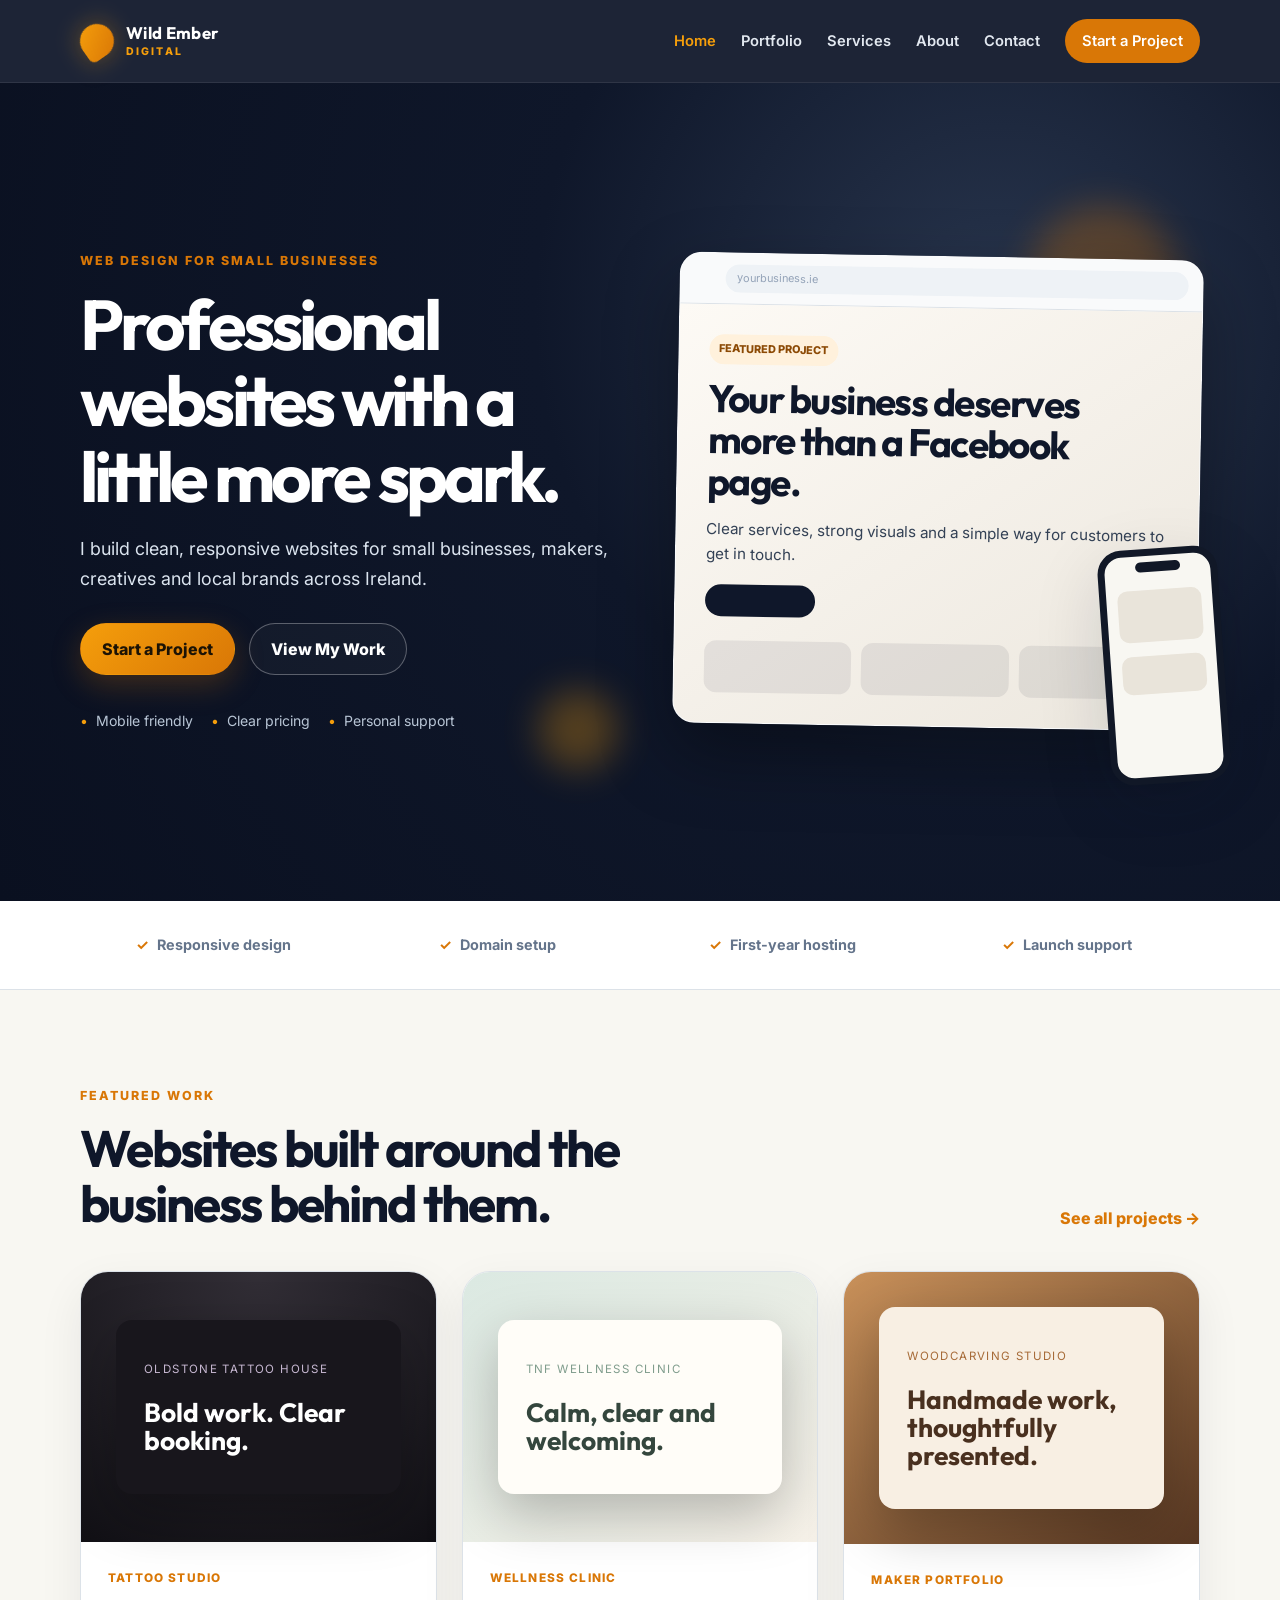
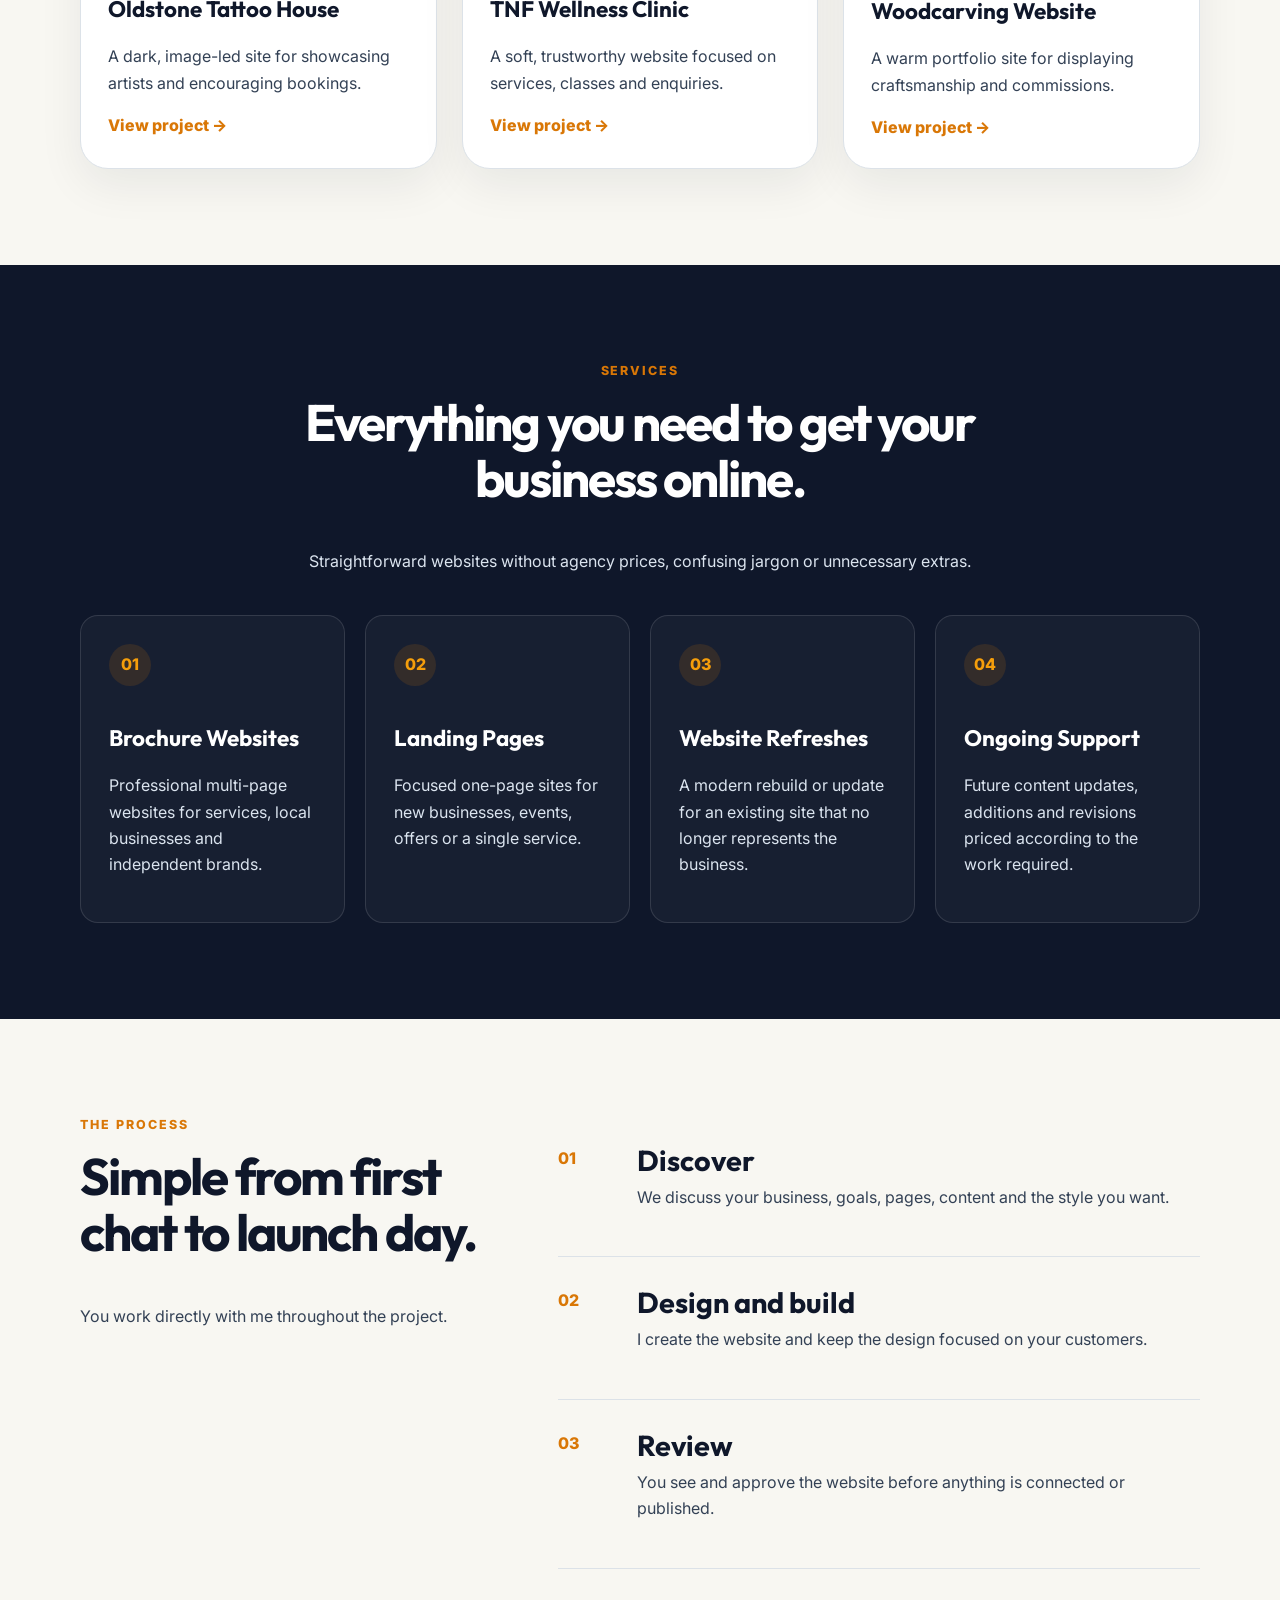
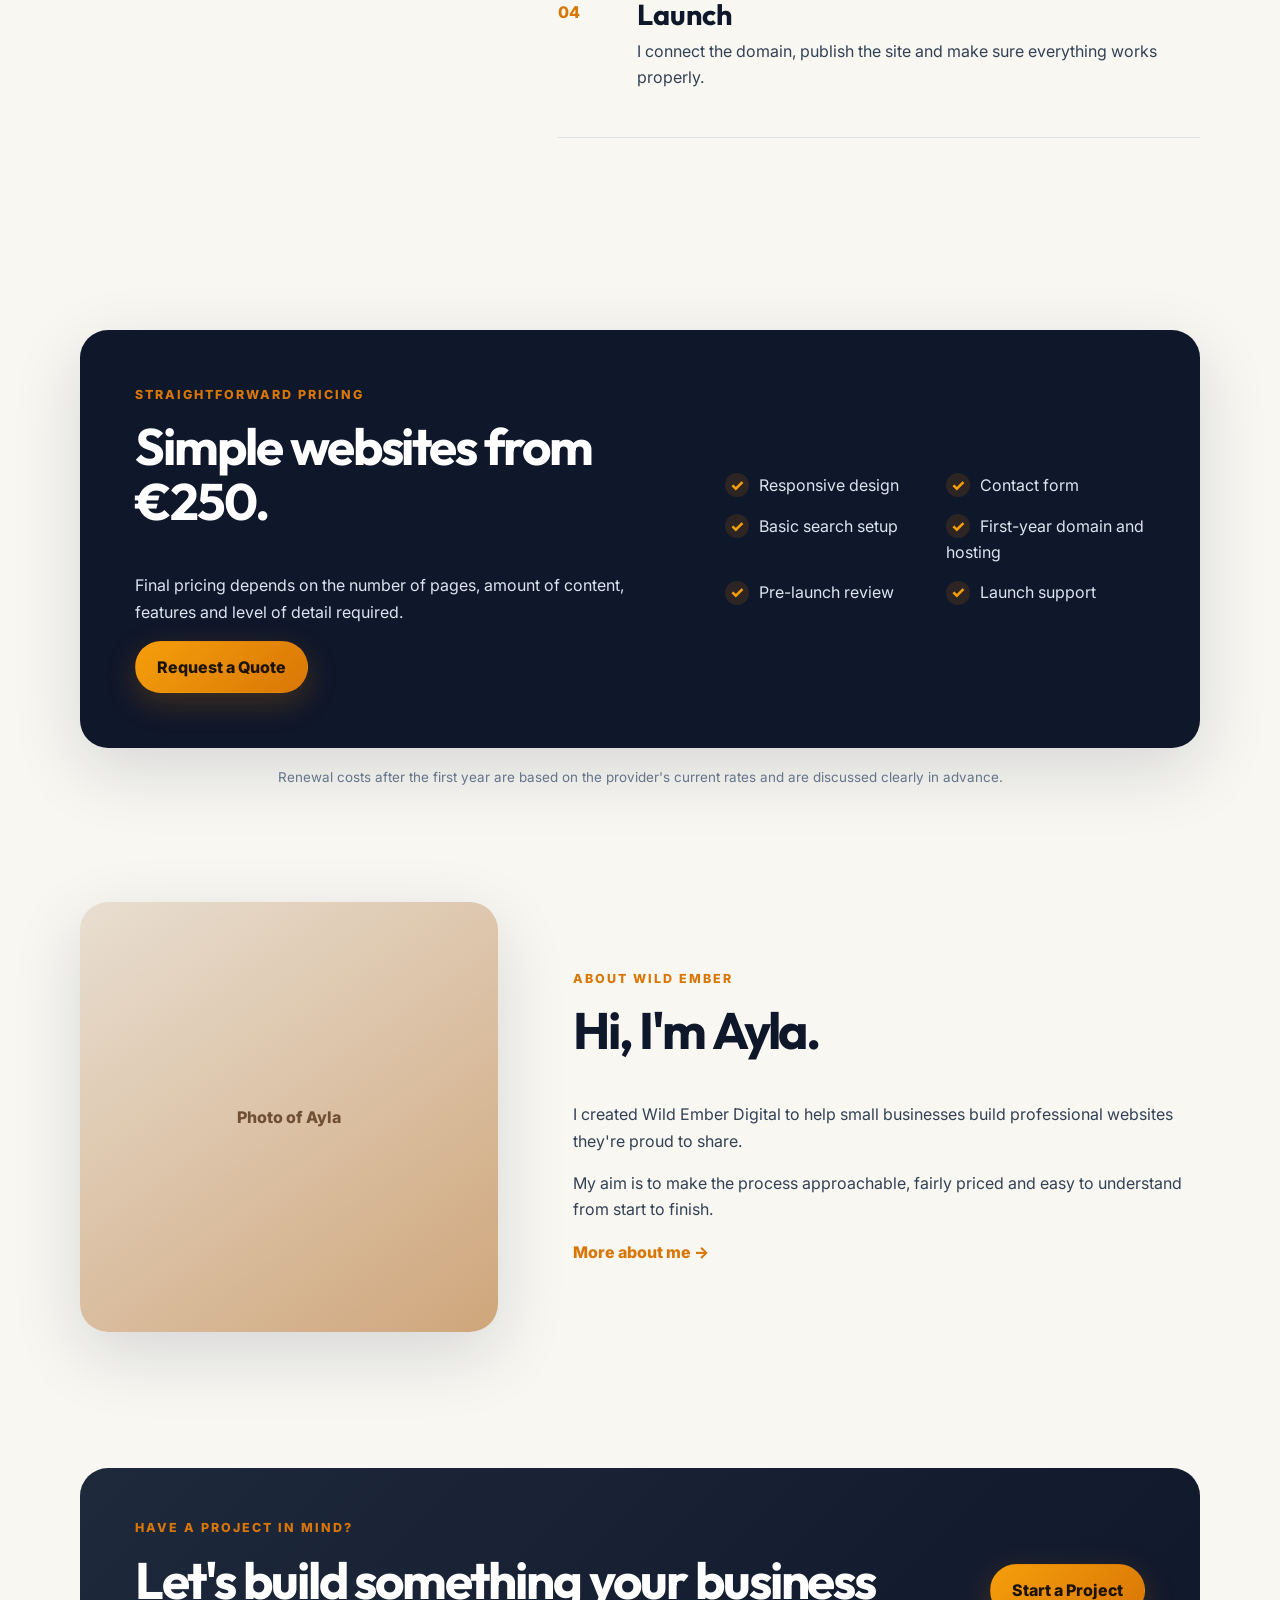
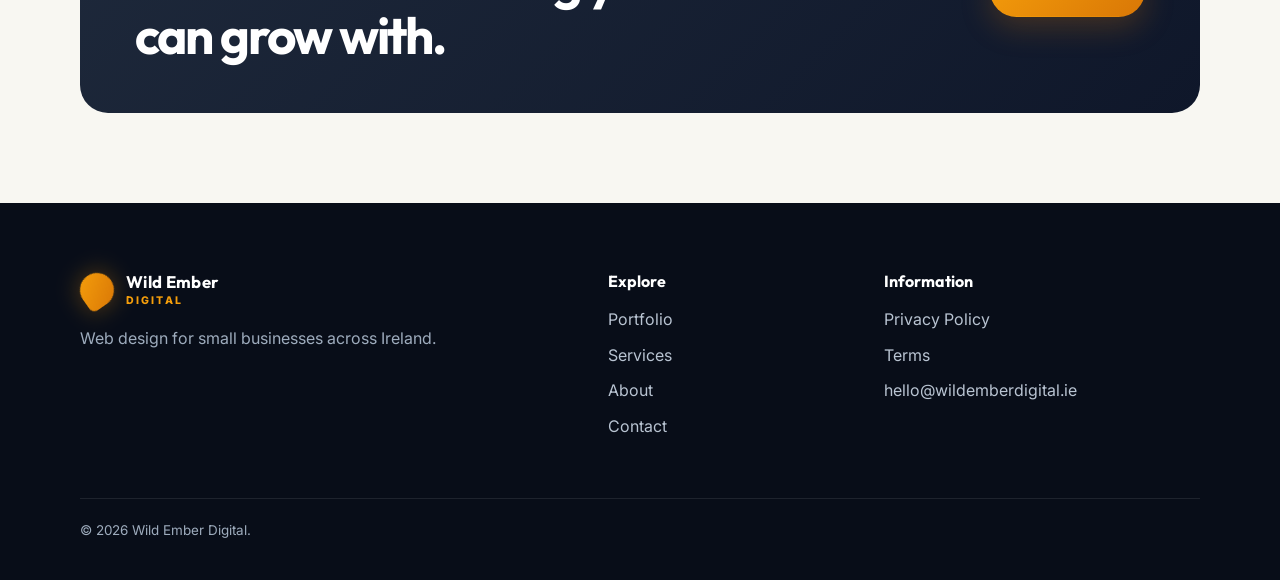
==== index.html @ 16e55989 "Add files via upload" ====
<!doctype html>
<html lang="en">
  <head>
    <meta charset="UTF-8" />
    <meta name="viewport" content="width=device-width, initial-scale=1" />
    <meta
      name="description"
      content="Wild Ember Digital creates professional websites for small businesses across Ireland."
    />
    <title>Wild Ember Digital | Web Design for Small Businesses</title>
    <link rel="preconnect" href="https://fonts.googleapis.com" />
    <link rel="preconnect" href="https://fonts.gstatic.com" crossorigin />
    <link
      href="https://fonts.googleapis.com/css2?family=Inter:wght@400;500;600;700&family=Outfit:wght@500;600;700&display=swap"
      rel="stylesheet"
    />
    <link rel="stylesheet" href="css/style.css" />
    <script src="js/main.js" defer></script>
  </head>
  <body>
    <header class="site-header">
      <div class="container nav-wrap">
        <a class="brand" href="index.html" aria-label="Wild Ember Digital home">
          <span class="brand-mark" aria-hidden="true"></span>
          <span>
            <strong>Wild Ember</strong>
            <small>Digital</small>
          </span>
        </a>

        <button
          class="nav-toggle"
          aria-expanded="false"
          aria-controls="main-nav"
        >
          <span class="sr-only">Open navigation</span>
          <span></span><span></span><span></span>
        </button>

        <nav id="main-nav" class="main-nav" aria-label="Main navigation">
          <a class="active" href="index.html">Home</a>
          <a href="portfolio.html">Portfolio</a>
          <a href="services.html">Services</a>
          <a href="about.html">About</a>
          <a href="contact.html">Contact</a>
          <a class="nav-cta" href="contact.html">Start a Project</a>
        </nav>
      </div>
    </header>

    <main>
      <section class="hero">
        <div class="ember-glow ember-glow-one"></div>
        <div class="ember-glow ember-glow-two"></div>
        <div class="container hero-grid">
          <div class="hero-copy">
            <p class="eyebrow">Web design for small businesses</p>
            <h1>Professional websites with a little more spark.</h1>
            <p class="hero-text">
              I build clean, responsive websites for small businesses, makers,
              creatives and local brands across Ireland.
            </p>
            <div class="button-row">
              <a class="btn btn-primary" href="contact.html">Start a Project</a>
              <a class="btn btn-secondary" href="portfolio.html"
                >View My Work</a
              >
            </div>
            <div class="hero-points" aria-label="Key benefits">
              <span>Mobile friendly</span>
              <span>Clear pricing</span>
              <span>Personal support</span>
            </div>
          </div>
          <div class="showcase-wrap">
            <div class="browser-showcase" aria-label="Website project preview">
              <div class="browser-top">
                <span></span><span></span><span></span>
                <div class="browser-address">yourbusiness.ie</div>
              </div>
              <div class="browser-content">
                <div class="mock-badge">Featured project</div>
                <h2>Your business deserves more than a Facebook page.</h2>
                <p>
                  Clear services, strong visuals and a simple way for customers
                  to get in touch.
                </p>
                <div class="mock-button"></div>
                <div class="mock-grid">
                  <div></div>
                  <div></div>
                  <div></div>
                </div>
              </div>
            </div>
            <div class="phone-preview" aria-hidden="true">
              <div class="phone-notch"></div>
              <div class="phone-line long"></div>
              <div class="phone-line"></div>
              <div class="phone-card"></div>
              <div class="phone-card short"></div>
            </div>
          </div>
        </div>
      </section>

      <section class="trust-strip">
        <div class="container trust-grid">
          <span>Responsive design</span>
          <span>Domain setup</span>
          <span>First-year hosting</span>
          <span>Launch support</span>
        </div>
      </section>

      <section class="section">
        <div class="container">
          <div class="section-heading split-heading">
            <div>
              <p class="eyebrow">Featured work</p>
              <h2>Websites built around the business behind them.</h2>
            </div>
            <a class="text-link" href="portfolio.html">See all projects →</a>
          </div>

          <div class="project-grid">
            <article class="project-card">
              <div class="project-visual visual-tattoo">
                <div class="mini-browser">
                  <span>Oldstone Tattoo House</span>
                  <strong>Bold work. Clear booking.</strong>
                </div>
              </div>
              <div class="project-copy">
                <p class="project-type">Tattoo studio</p>
                <h3>Oldstone Tattoo House</h3>
                <p>
                  A dark, image-led site for showcasing artists and encouraging
                  bookings.
                </p>
                <a class="text-link" href="portfolio.html#tattoo"
                  >View project →</a
                >
              </div>
            </article>

            <article class="project-card">
              <div class="project-visual visual-wellness">
                <div class="mini-browser light">
                  <span>TNF Wellness Clinic</span>
                  <strong>Calm, clear and welcoming.</strong>
                </div>
              </div>
              <div class="project-copy">
                <p class="project-type">Wellness clinic</p>
                <h3>TNF Wellness Clinic</h3>
                <p>
                  A soft, trustworthy website focused on services, classes and
                  enquiries.
                </p>
                <a class="text-link" href="portfolio.html#wellness"
                  >View project →</a
                >
              </div>
            </article>

            <article class="project-card">
              <div class="project-visual visual-wood">
                <div class="mini-browser warm">
                  <span>Woodcarving Studio</span>
                  <strong>Handmade work, thoughtfully presented.</strong>
                </div>
              </div>
              <div class="project-copy">
                <p class="project-type">Maker portfolio</p>
                <h3>Woodcarving Website</h3>
                <p>
                  A warm portfolio site for displaying craftsmanship and
                  commissions.
                </p>
                <a class="text-link" href="portfolio.html#woodcarving"
                  >View project →</a
                >
              </div>
            </article>
          </div>
        </div>
      </section>

      <section class="section section-dark">
        <div class="container">
          <div class="section-heading centered-heading">
            <p class="eyebrow">Services</p>
            <h2>Everything you need to get your business online.</h2>
            <p>
              Straightforward websites without agency prices, confusing jargon
              or unnecessary extras.
            </p>
          </div>

          <div class="service-grid">
            <article class="service-card">
              <span class="service-number">01</span>
              <h3>Brochure Websites</h3>
              <p>
                Professional multi-page websites for services, local businesses
                and independent brands.
              </p>
            </article>
            <article class="service-card">
              <span class="service-number">02</span>
              <h3>Landing Pages</h3>
              <p>
                Focused one-page sites for new businesses, events, offers or a
                single service.
              </p>
            </article>
            <article class="service-card">
              <span class="service-number">03</span>
              <h3>Website Refreshes</h3>
              <p>
                A modern rebuild or update for an existing site that no longer
                represents the business.
              </p>
            </article>
            <article class="service-card">
              <span class="service-number">04</span>
              <h3>Ongoing Support</h3>
              <p>
                Future content updates, additions and revisions priced according
                to the work required.
              </p>
            </article>
          </div>
        </div>
      </section>

      <section class="section">
        <div class="container process-layout">
          <div class="section-heading sticky-heading">
            <p class="eyebrow">The process</p>
            <h2>Simple from first chat to launch day.</h2>
            <p>You work directly with me throughout the project.</p>
          </div>

          <div class="process-list">
            <article class="process-step">
              <span>01</span>
              <div>
                <h3>Discover</h3>
                <p>
                  We discuss your business, goals, pages, content and the style
                  you want.
                </p>
              </div>
            </article>
            <article class="process-step">
              <span>02</span>
              <div>
                <h3>Design and build</h3>
                <p>
                  I create the website and keep the design focused on your
                  customers.
                </p>
              </div>
            </article>
            <article class="process-step">
              <span>03</span>
              <div>
                <h3>Review</h3>
                <p>
                  You see and approve the website before anything is connected
                  or published.
                </p>
              </div>
            </article>
            <article class="process-step">
              <span>04</span>
              <div>
                <h3>Launch</h3>
                <p>
                  I connect the domain, publish the site and make sure
                  everything works properly.
                </p>
              </div>
            </article>
          </div>
        </div>
      </section>

      <section class="section pricing-section">
        <div class="container pricing-card">
          <div>
            <p class="eyebrow">Straightforward pricing</p>
            <h2>Simple websites from €250.</h2>
            <p>
              Final pricing depends on the number of pages, amount of content,
              features and level of detail required.
            </p>
            <a class="btn btn-primary" href="contact.html">Request a Quote</a>
          </div>
          <ul class="tick-list">
            <li>Responsive design</li>
            <li>Contact form</li>
            <li>Basic search setup</li>
            <li>First-year domain and hosting</li>
            <li>Pre-launch review</li>
            <li>Launch support</li>
          </ul>
        </div>
        <p class="pricing-note container">
          Renewal costs after the first year are based on the provider's current
          rates and are discussed clearly in advance.
        </p>
      </section>

      <section class="section about-preview">
        <div class="container about-grid">
          <div class="portrait-placeholder" aria-label="Future portrait space">
            <span>Photo of Ayla</span>
          </div>
          <div>
            <p class="eyebrow">About Wild Ember</p>
            <h2>Hi, I'm Ayla.</h2>
            <p>
              I created Wild Ember Digital to help small businesses build
              professional websites they're proud to share.
            </p>
            <p>
              My aim is to make the process approachable, fairly priced and easy
              to understand from start to finish.
            </p>
            <a class="text-link" href="about.html">More about me →</a>
          </div>
        </div>
      </section>

      <section class="cta-section">
        <div class="container cta-card">
          <div>
            <p class="eyebrow">Have a project in mind?</p>
            <h2>Let's build something your business can grow with.</h2>
          </div>
          <a class="btn btn-primary" href="contact.html">Start a Project</a>
        </div>
      </section>
    </main>

    <footer class="site-footer">
      <div class="container footer-grid">
        <div>
          <a class="brand footer-brand" href="index.html">
            <span class="brand-mark" aria-hidden="true"></span>
            <span><strong>Wild Ember</strong><small>Digital</small></span>
          </a>
          <p>Web design for small businesses across Ireland.</p>
        </div>
        <div>
          <h3>Explore</h3>
          <a href="portfolio.html">Portfolio</a>
          <a href="services.html">Services</a>
          <a href="about.html">About</a>
          <a href="contact.html">Contact</a>
        </div>
        <div>
          <h3>Information</h3>
          <a href="privacy.html">Privacy Policy</a>
          <a href="terms.html">Terms</a>
          <a href="mailto:hello@wildemberdigital.ie"
            >hello@wildemberdigital.ie</a
          >
        </div>
      </div>
      <div class="container footer-bottom">
        <p>© <span id="year"></span> Wild Ember Digital.</p>
      </div>
    </footer>
  </body>
</html>
---- css/style.css ----
:root {
  --navy: #0f172a;
  --navy-soft: #172033;
  --surface: #1e293b;
  --cream: #f8f7f2;
  --white: #ffffff;
  --text: #334155;
  --muted: #64748b;
  --line: #dce2e8;
  --orange: #d97706;
  --orange-light: #f59e0b;
  --orange-pale: #fff1dc;
  --radius-lg: 28px;
  --radius-md: 18px;
  --shadow: 0 22px 70px rgba(15, 23, 42, 0.14);
}

* {
  box-sizing: border-box;
}
html {
  scroll-behavior: smooth;
}
body {
  margin: 0;
  font-family: "Inter", sans-serif;
  background: var(--cream);
  color: var(--text);
  line-height: 1.65;
}
img {
  max-width: 100%;
  display: block;
}
a {
  color: inherit;
}
button,
input,
select,
textarea {
  font: inherit;
}
.container {
  width: min(1120px, calc(100% - 40px));
  margin-inline: auto;
}
.narrow {
  max-width: 780px;
}
.section {
  padding: 96px 0;
}
.section-dark {
  background: var(--navy);
  color: #dbe4ef;
}
.section-dark h2,
.section-dark h3 {
  color: var(--white);
}
.sr-only {
  position: absolute;
  width: 1px;
  height: 1px;
  overflow: hidden;
  clip: rect(0, 0, 0, 0);
}
.hidden {
  display: none;
}

h1,
h2,
h3 {
  font-family: "Outfit", sans-serif;
  line-height: 1.08;
  margin-top: 0;
  color: var(--navy);
}
h1 {
  font-size: clamp(3rem, 7vw, 6rem);
  letter-spacing: -0.055em;
}
h2 {
  font-size: clamp(2.1rem, 4vw, 3.5rem);
  letter-spacing: -0.04em;
}
h3 {
  font-size: 1.4rem;
}
p {
  margin-top: 0;
}
.eyebrow {
  margin-bottom: 14px;
  color: var(--orange);
  font-size: 0.78rem;
  font-weight: 800;
  letter-spacing: 0.16em;
  text-transform: uppercase;
}

.site-header {
  position: sticky;
  top: 0;
  z-index: 100;
  background: rgba(15, 23, 42, 0.94);
  backdrop-filter: blur(16px);
  border-bottom: 1px solid rgba(255, 255, 255, 0.08);
}
.nav-wrap {
  min-height: 82px;
  display: flex;
  align-items: center;
  justify-content: space-between;
  gap: 30px;
}
.brand {
  display: inline-flex;
  align-items: center;
  gap: 12px;
  color: var(--white);
  text-decoration: none;
}
.brand span:last-child {
  display: grid;
  line-height: 1;
}
.brand strong {
  font-family: "Outfit", sans-serif;
  font-size: 1.05rem;
  letter-spacing: 0.02em;
}
.brand small {
  margin-top: 5px;
  color: var(--orange-light);
  font-size: 0.66rem;
  font-weight: 800;
  letter-spacing: 0.2em;
  text-transform: uppercase;
}
.brand-mark {
  width: 34px;
  height: 34px;
  border-radius: 50% 50% 50% 18%;
  background: linear-gradient(145deg, var(--orange-light), var(--orange));
  transform: rotate(-35deg);
  box-shadow: 0 0 24px rgba(245, 158, 11, 0.34);
}
.main-nav {
  display: flex;
  align-items: center;
  gap: 25px;
}
.main-nav a,
.legal-nav a {
  color: #e2e8f0;
  text-decoration: none;
  font-size: 0.92rem;
  font-weight: 600;
}
.main-nav a:hover,
.main-nav a.active {
  color: var(--orange-light);
}
.main-nav .nav-cta {
  padding: 10px 17px;
  border-radius: 999px;
  background: var(--orange);
  color: var(--white);
}
.nav-toggle {
  display: none;
  border: 0;
  background: transparent;
  padding: 8px;
}
.nav-toggle span:not(.sr-only) {
  width: 26px;
  height: 2px;
  margin: 5px 0;
  display: block;
  background: white;
}

.hero {
  position: relative;
  overflow: hidden;
  background: radial-gradient(
    circle at 78% 28%,
    #28354d 0,
    var(--navy) 40%,
    #0a1020 100%
  );
  color: #dbe4ef;
}
.hero-grid {
  min-height: calc(100svh - 82px);
  padding: 40px 0;
  display: grid;
  grid-template-columns: 1.02fr 0.98fr;
  align-items: center;
  gap: 50px;
}
.hero h1 {
  max-width: 760px;
  font-size: clamp(2.8rem, 5.5vw, 5rem);
  margin-bottom: 20px;
  color: var(--white);
}
.hero-text {
  max-width: 620px;
  font-size: 1.12rem;
}
.button-row {
  display: flex;
  flex-wrap: wrap;
  gap: 14px;
  margin-top: 30px;
}
.btn {
  display: inline-flex;
  align-items: center;
  justify-content: center;
  min-height: 48px;
  padding: 12px 21px;
  border: 1px solid transparent;
  border-radius: 999px;
  text-decoration: none;
  font-weight: 800;
  cursor: pointer;
}
.btn-primary {
  background: linear-gradient(135deg, var(--orange-light), var(--orange));
  color: #1c1305;
  box-shadow: 0 10px 30px rgba(217, 119, 6, 0.25);
}
.btn-secondary {
  border-color: rgba(255, 255, 255, 0.3);
  color: var(--white);
  background: rgba(255, 255, 255, 0.03);
}
.dark-outline {
  border-color: var(--navy);
  color: var(--navy);
}
.hero-points {
  margin-top: 34px;
  display: flex;
  flex-wrap: wrap;
  gap: 18px;
  color: #b8c5d5;
  font-size: 0.88rem;
}
.hero-points span::before {
  content: "•";
  margin-right: 8px;
  color: var(--orange-light);
}
.ember-glow {
  position: absolute;
  border-radius: 50%;
  filter: blur(18px);
  opacity: 0.3;
  pointer-events: none;
}
.ember-glow-one {
  width: 150px;
  height: 150px;
  right: 8%;
  top: 15%;
  background: var(--orange);
}
.ember-glow-two {
  width: 80px;
  height: 80px;
  left: 42%;
  bottom: 16%;
  background: var(--orange-light);
}
.showcase-wrap {
  position: relative;
}
.browser-showcase {
  position: relative;
  overflow: hidden;
  border: 1px solid rgba(255, 255, 255, 0.15);
  border-radius: 22px;
  background: #f9fafb;
  box-shadow: 0 30px 70px rgba(0, 0, 0, 0.35);
  transform: rotate(1deg);
}

.browser-top {
  padding: 11px 14px;
  display: flex;
  align-items: center;
  gap: 7px;
  border-bottom: 1px solid #dbe1e7;
}

.browser-address {
  margin-left: 10px;
  flex: 1;
  padding: 5px 11px;
  border-radius: 999px;
  background: #eef2f6;
  color: #94a3b8;
  font-size: 0.68rem;
}

.browser-content {
  min-height: 0;
  padding: 30px;
  background: linear-gradient(145deg, #fdfaf5, #ece7de);
}

.browser-content h2 {
  max-width: 430px;
  margin-bottom: 14px;
  font-size: clamp(1.6rem, 3vw, 2.4rem);
}

.browser-content p {
  max-width: 460px;
  margin-bottom: 0;
  font-size: 0.95rem;
  color: var(--text);
}

.mock-badge {
  width: fit-content;
  margin-bottom: 14px;
  padding: 6px 10px;
  border-radius: 999px;
  background: var(--orange-pale);
  color: #8c4a05;
  font-size: 0.68rem;
  font-weight: 800;
  text-transform: uppercase;
}

.mock-button {
  width: 110px;
  height: 32px;
  margin: 18px 0 24px;
  border-radius: 999px;
  background: var(--navy);
}

.mock-grid {
  display: grid;
  grid-template-columns: repeat(3, 1fr);
  gap: 10px;
}

.mock-grid div {
  height: 52px;
  border-radius: 12px;
  background: rgba(15, 23, 42, 0.08);
}

.phone-preview {
  position: absolute;
  right: -24px;
  bottom: -55px;
  width: 120px;
  min-height: 235px;
  padding: 20px 11px 14px;
  border: 7px solid #111827;
  border-radius: 24px;
  background: #f8f7f2;
  box-shadow: var(--shadow);
  transform: rotate(-4deg);
}

.phone-notch {
  width: 45px;
  height: 10px;
  margin: -14px auto 18px;
  border-radius: 99px;
  background: #111827;
}

.phone-card {
  height: 52px;
  margin-top: 14px;
  border-radius: 10px;
  background: #e9e4da;
}

.phone-card.short {
  height: 38px;
}

.trust-strip {
  background: #fff;
  border-bottom: 1px solid var(--line);
}
.trust-grid {
  min-height: 88px;
  display: grid;
  grid-template-columns: repeat(4, 1fr);
  align-items: center;
  gap: 18px;
  text-align: center;
  color: var(--muted);
  font-size: 0.9rem;
  font-weight: 700;
}
.trust-grid span::before {
  content: "✓";
  margin-right: 8px;
  color: var(--orange);
}
.section-heading {
  margin-bottom: 40px;
}
.split-heading {
  display: flex;
  justify-content: space-between;
  align-items: end;
  gap: 30px;
}
.split-heading h2 {
  max-width: 700px;
  margin-bottom: 0;
}
.centered-heading {
  max-width: 760px;
  margin-inline: auto;
  text-align: center;
}
.text-link {
  color: var(--orange);
  text-decoration: none;
  font-weight: 800;
}

.project-grid {
  display: grid;
  grid-template-columns: repeat(3, 1fr);
  gap: 25px;
}
.project-card {
  overflow: hidden;
  border: 1px solid var(--line);
  border-radius: var(--radius-lg);
  background: white;
  box-shadow: 0 16px 45px rgba(15, 23, 42, 0.07);
  transition:
    transform 0.25s ease,
    box-shadow 0.25s ease;
}
.project-card:hover {
  transform: translateY(-7px);
  box-shadow: var(--shadow);
}
.project-visual,
.case-visual {
  min-height: 270px;
  padding: 35px;
  display: grid;
  place-items: center;
}
.visual-tattoo {
  background: radial-gradient(circle at top, #322e36, #111015);
}
.visual-wellness {
  background: linear-gradient(145deg, #dbe9e2, #f7f2e9);
}
.visual-wood {
  background: linear-gradient(145deg, #c9915a, #573722);
}
.mini-browser {
  width: 100%;
  min-height: 170px;
  padding: 40px 28px;
  border-radius: 16px;
  background: #18161c;
  color: white;
  box-shadow: 0 20px 55px rgba(0, 0, 0, 0.25);
}
.mini-browser span {
  display: block;
  margin-bottom: 20px;
  color: #c7b8d2;
  font-size: 0.72rem;
  text-transform: uppercase;
  letter-spacing: 0.12em;
}
.mini-browser strong {
  display: block;
  max-width: 260px;
  font-family: "Outfit";
  font-size: 1.65rem;
  line-height: 1.05;
}
.mini-browser.light {
  background: #fffdf8;
  color: #34463d;
}
.mini-browser.light span {
  color: #7f9c8c;
}
.mini-browser.warm {
  background: #f8efe3;
  color: #49301f;
}
.mini-browser.warm span {
  color: #a66a37;
}
.project-copy {
  padding: 27px;
}
.project-type {
  margin-bottom: 8px;
  color: var(--orange);
  font-size: 0.74rem;
  font-weight: 800;
  letter-spacing: 0.1em;
  text-transform: uppercase;
}

.service-grid,
.value-grid {
  display: grid;
  grid-template-columns: repeat(4, 1fr);
  gap: 20px;
}
.service-card,
.value-grid article {
  padding: 28px;
  border: 1px solid rgba(255, 255, 255, 0.12);
  border-radius: var(--radius-md);
  background: rgba(255, 255, 255, 0.035);
}
.service-number {
  display: inline-flex;
  width: 42px;
  height: 42px;
  margin-bottom: 40px;
  align-items: center;
  justify-content: center;
  border-radius: 50%;
  background: rgba(217, 119, 6, 0.14);
  color: var(--orange-light);
  font-weight: 800;
}
.process-layout {
  display: grid;
  grid-template-columns: 0.8fr 1.2fr;
  gap: 50px;
}
.sticky-heading {
  position: sticky;
  top: 130px;
  align-self: start;
}
.process-step {
  padding: 30px 0;
  display: grid;
  grid-template-columns: 55px 1fr;
  gap: 24px;
  border-bottom: 1px solid var(--line);
}
.process-step > span {
  color: var(--orange);
  font-weight: 800;
}
.process-step h3 {
  margin-bottom: 8px;
  font-size: 1.8rem;
}

.pricing-section {
  padding-bottom: 30px;
}
.pricing-card {
  padding: 55px;
  display: grid;
  grid-template-columns: 1fr 0.8fr;
  gap: 65px;
  align-items: center;
  border-radius: var(--radius-lg);
  background: var(--navy);
  color: #dbe4ef;
  box-shadow: var(--shadow);
}
.pricing-card h2 {
  color: white;
}
.transparent-card {
  box-shadow: none;
  padding-inline: 0;
}
.tick-list {
  margin: 0;
  padding: 0;
  display: grid;
  grid-template-columns: repeat(2, 1fr);
  gap: 14px 22px;
  list-style: none;
}
.tick-list li::before {
  content: "✓";
  display: inline-flex;
  width: 24px;
  height: 24px;
  margin-right: 10px;
  align-items: center;
  justify-content: center;
  border-radius: 50%;
  background: rgba(217, 119, 6, 0.15);
  color: var(--orange-light);
  font-weight: 800;
}
.tick-list.compact {
  grid-template-columns: 1fr;
}
.pricing-note {
  padding-top: 18px;
  color: var(--muted);
  font-size: 0.84rem;
  text-align: center;
}

.about-preview {
  padding-top: 70px;
}
.about-grid {
  display: grid;
  grid-template-columns: 0.8fr 1.2fr;
  gap: 75px;
  align-items: center;
}
.large-gap {
  gap: 100px;
}
.portrait-placeholder {
  min-height: 430px;
  display: grid;
  place-items: center;
  border-radius: var(--radius-lg);
  background: linear-gradient(145deg, #e8ded1, #cfa67b);
  color: #705035;
  font-weight: 800;
  box-shadow: var(--shadow);
}
.portrait-placeholder.tall {
  min-height: 580px;
}

.cta-section {
  padding: 40px 0 90px;
}
.cta-card {
  padding: 50px 55px;
  display: flex;
  align-items: center;
  justify-content: space-between;
  gap: 35px;
  border-radius: var(--radius-lg);
  background: linear-gradient(135deg, #1e293b, #0f172a);
  color: white;
}
.cta-card h2 {
  max-width: 760px;
  margin-bottom: 0;
  color: white;
}

.page-hero {
  padding: 105px 0 85px;
  background: linear-gradient(150deg, #111c32, var(--navy));
  color: #dbe4ef;
}
.page-hero h1 {
  color: white;
}
.compact-hero {
  padding-block: 75px;
}
.case-list {
  display: grid;
  gap: 95px;
}
.case-study {
  display: grid;
  grid-template-columns: 1.1fr 0.9fr;
  gap: 65px;
  align-items: center;
}
.case-study.reverse .case-visual {
  order: 2;
}
.case-visual {
  min-height: 430px;
  border-radius: var(--radius-lg);
  box-shadow: var(--shadow);
}
.plain-list {
  padding-left: 20px;
}
.service-detail-grid {
  display: grid;
  grid-template-columns: repeat(2, 1fr);
  gap: 25px;
}
.service-detail-grid article {
  padding: 35px;
  border: 1px solid var(--line);
  border-radius: var(--radius-md);
  background: white;
}
.price-label {
  color: var(--orange);
  font-weight: 800;
}
.faq-grid {
  display: grid;
  grid-template-columns: 0.8fr 1.2fr;
  gap: 80px;
}
.faq-list details {
  border-bottom: 1px solid var(--line);
  padding: 20px 0;
}
.faq-list summary {
  cursor: pointer;
  color: var(--navy);
  font-family: "Outfit";
  font-size: 1.2rem;
  font-weight: 700;
}
.faq-list details p {
  padding-top: 12px;
}

.contact-grid {
  display: grid;
  grid-template-columns: 0.72fr 1.28fr;
  gap: 55px;
  align-items: start;
}
.contact-panel {
  position: sticky;
  top: 120px;
  padding: 35px;
  border-radius: var(--radius-md);
  background: var(--navy);
  color: #dbe4ef;
}
.contact-panel h2 {
  color: white;
}
.contact-panel a {
  color: var(--orange-light);
}
.contact-form {
  padding: 38px;
  border-radius: var(--radius-lg);
  background: white;
  box-shadow: var(--shadow);
}
.form-grid {
  display: grid;
  grid-template-columns: repeat(2, 1fr);
  gap: 18px;
}
label {
  display: grid;
  gap: 8px;
  margin-bottom: 18px;
  color: var(--navy);
  font-weight: 700;
}
input,
select,
textarea {
  width: 100%;
  border: 1px solid #cbd5e1;
  border-radius: 12px;
  background: #fbfcfd;
  padding: 13px 14px;
  color: var(--navy);
}
input:focus,
select:focus,
textarea:focus {
  outline: 3px solid rgba(245, 158, 11, 0.18);
  border-color: var(--orange);
}
.checkbox-row {
  grid-template-columns: auto 1fr;
  align-items: start;
  font-weight: 500;
}
.checkbox-row input {
  width: auto;
  margin-top: 5px;
}

.legal-copy {
  max-width: 800px;
}
.legal-copy h2 {
  margin-top: 38px;
  font-size: 1.65rem;
}

.site-footer {
  padding: 70px 0 25px;
  background: #080d18;
  color: #9eacbd;
}
.footer-grid {
  display: grid;
  grid-template-columns: 1.5fr 0.7fr 1fr;
  gap: 55px;
}
.footer-grid h3 {
  color: white;
  font-size: 1rem;
}
.footer-grid a:not(.brand) {
  display: block;
  width: fit-content;
  margin: 9px 0;
  color: #b9c4d2;
  text-decoration: none;
}
.footer-grid a:hover {
  color: var(--orange-light);
}
.footer-brand {
  margin-bottom: 18px;
}
.footer-bottom {
  margin-top: 50px;
  padding-top: 20px;
  border-top: 1px solid rgba(255, 255, 255, 0.09);
  font-size: 0.84rem;
}

@media (max-width: 950px) {
  .main-nav {
    position: absolute;
    top: 82px;
    left: 0;
    right: 0;
    padding: 22px 20px 28px;
    display: none;
    flex-direction: column;
    align-items: stretch;
    background: var(--navy);
    border-top: 1px solid rgba(255, 255, 255, 0.08);
  }
  .main-nav.open {
    display: flex;
  }
  .main-nav .nav-cta {
    text-align: center;
  }
  .nav-toggle {
    display: block;
  }
  .hero-grid,
  .about-grid,
  .case-study,
  .pricing-card,
  .process-layout,
  .faq-grid,
  .contact-grid {
    grid-template-columns: 1fr;
  }
  .hero-grid {
    min-height: auto;
    padding-bottom: 130px;
  }
  .browser-showcase {
    max-width: 700px;
  }
  .project-grid {
    grid-template-columns: 1fr;
  }
  .service-grid,
  .value-grid {
    grid-template-columns: repeat(2, 1fr);
  }
  .sticky-heading,
  .contact-panel {
    position: static;
  }
  .case-study.reverse .case-visual {
    order: initial;
  }
  .service-detail-grid {
    grid-template-columns: 1fr;
  }
}

@media (max-width: 650px) {
  .container {
    width: min(100% - 28px, 1120px);
  }
  .section {
    padding: 40px 0;
  }
  h1 {
    font-size: clamp(2.7rem, 15vw, 4.7rem);
  }
  .hero-grid {
    padding-top: 70px;
    gap: 45px;
  }
  .browser-content {
    min-height: 350px;
    padding: 34px 24px;
  }
  .phone-preview {
    right: -8px;
    width: 125px;
    min-height: 255px;
  }
  .trust-grid {
    grid-template-columns: repeat(2, 1fr);
    padding-block: 20px;
  }
  .split-heading {
    align-items: start;
    flex-direction: column;
  }
  .service-grid,
  .value-grid,
  .tick-list,
  .form-grid {
    grid-template-columns: 1fr;
  }
  .pricing-card,
  .contact-form,
  .cta-card {
    padding: 32px 24px;
  }
  .cta-card {
    align-items: start;
    flex-direction: column;
  }
  .footer-grid {
    grid-template-columns: 1fr;
  }
  .case-visual {
    min-height: 330px;
    padding: 22px;
  }
  .portrait-placeholder.tall {
    min-height: 430px;
  }
}
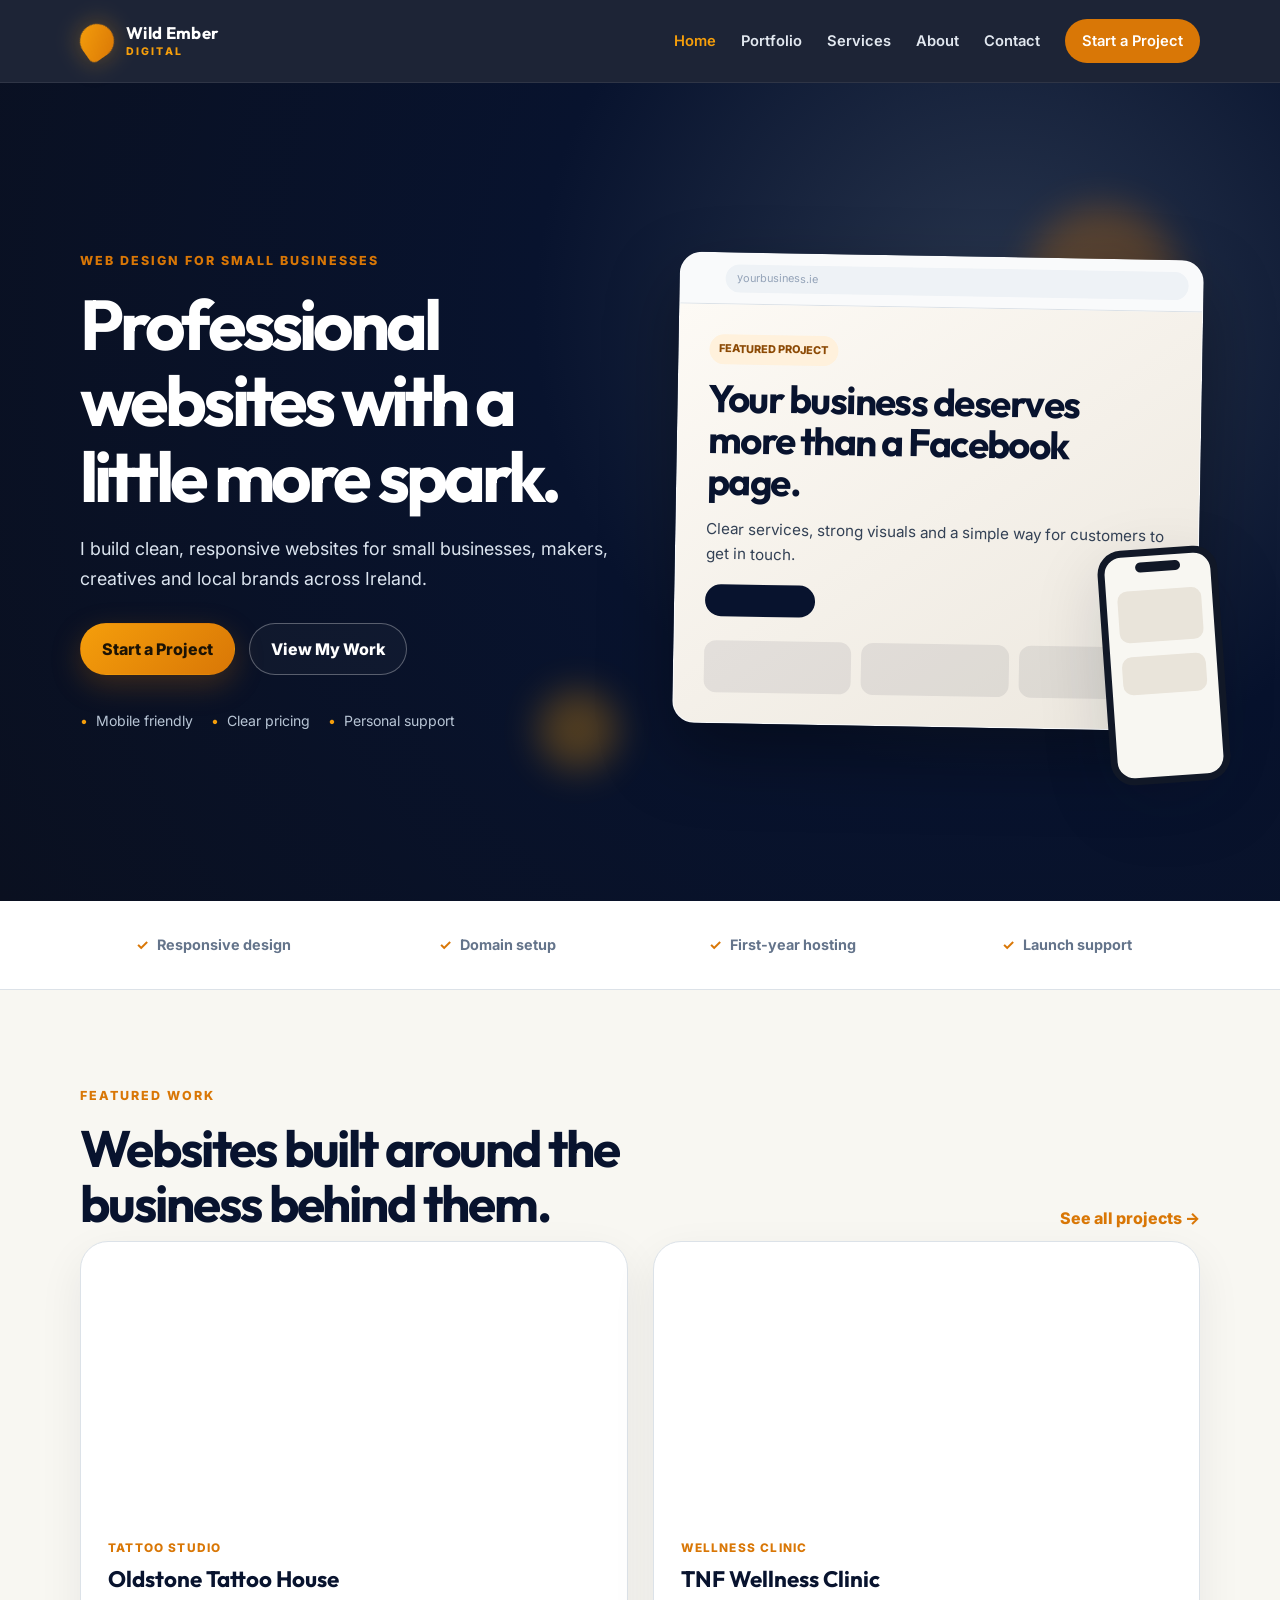
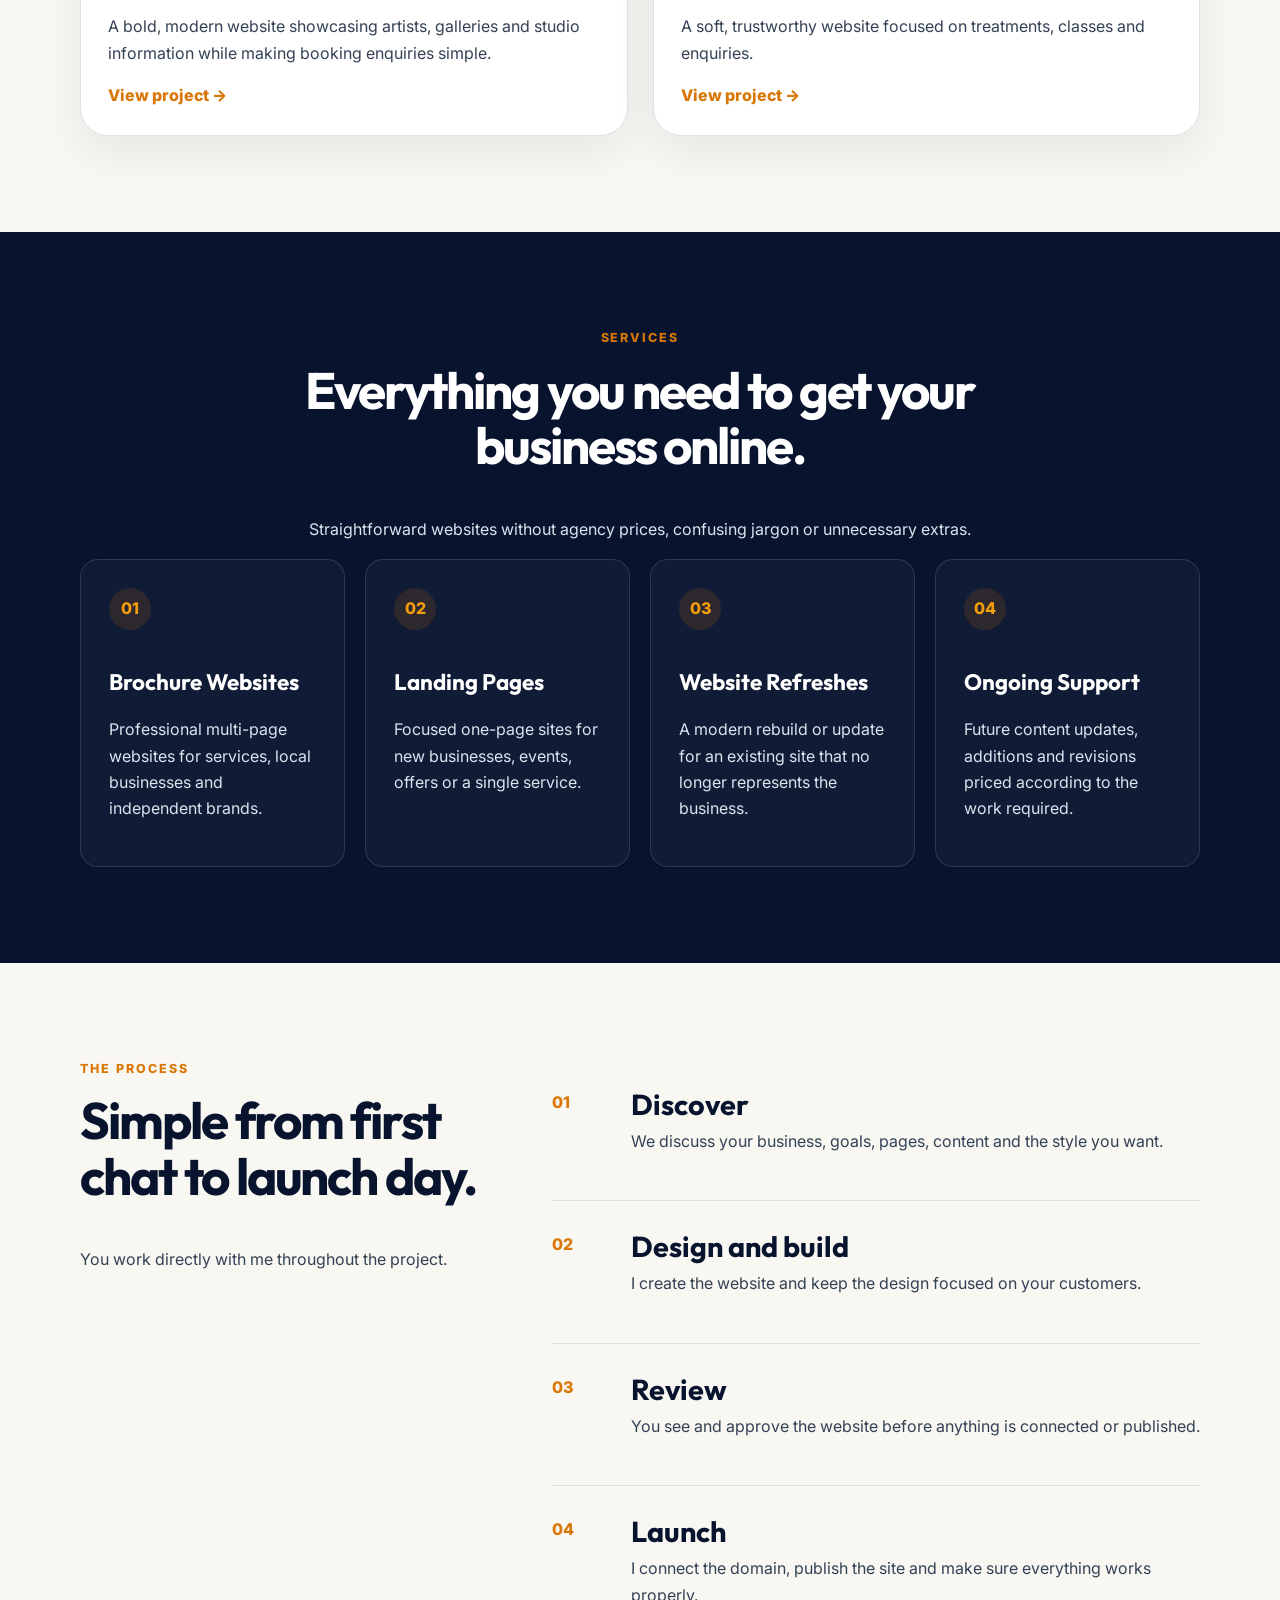
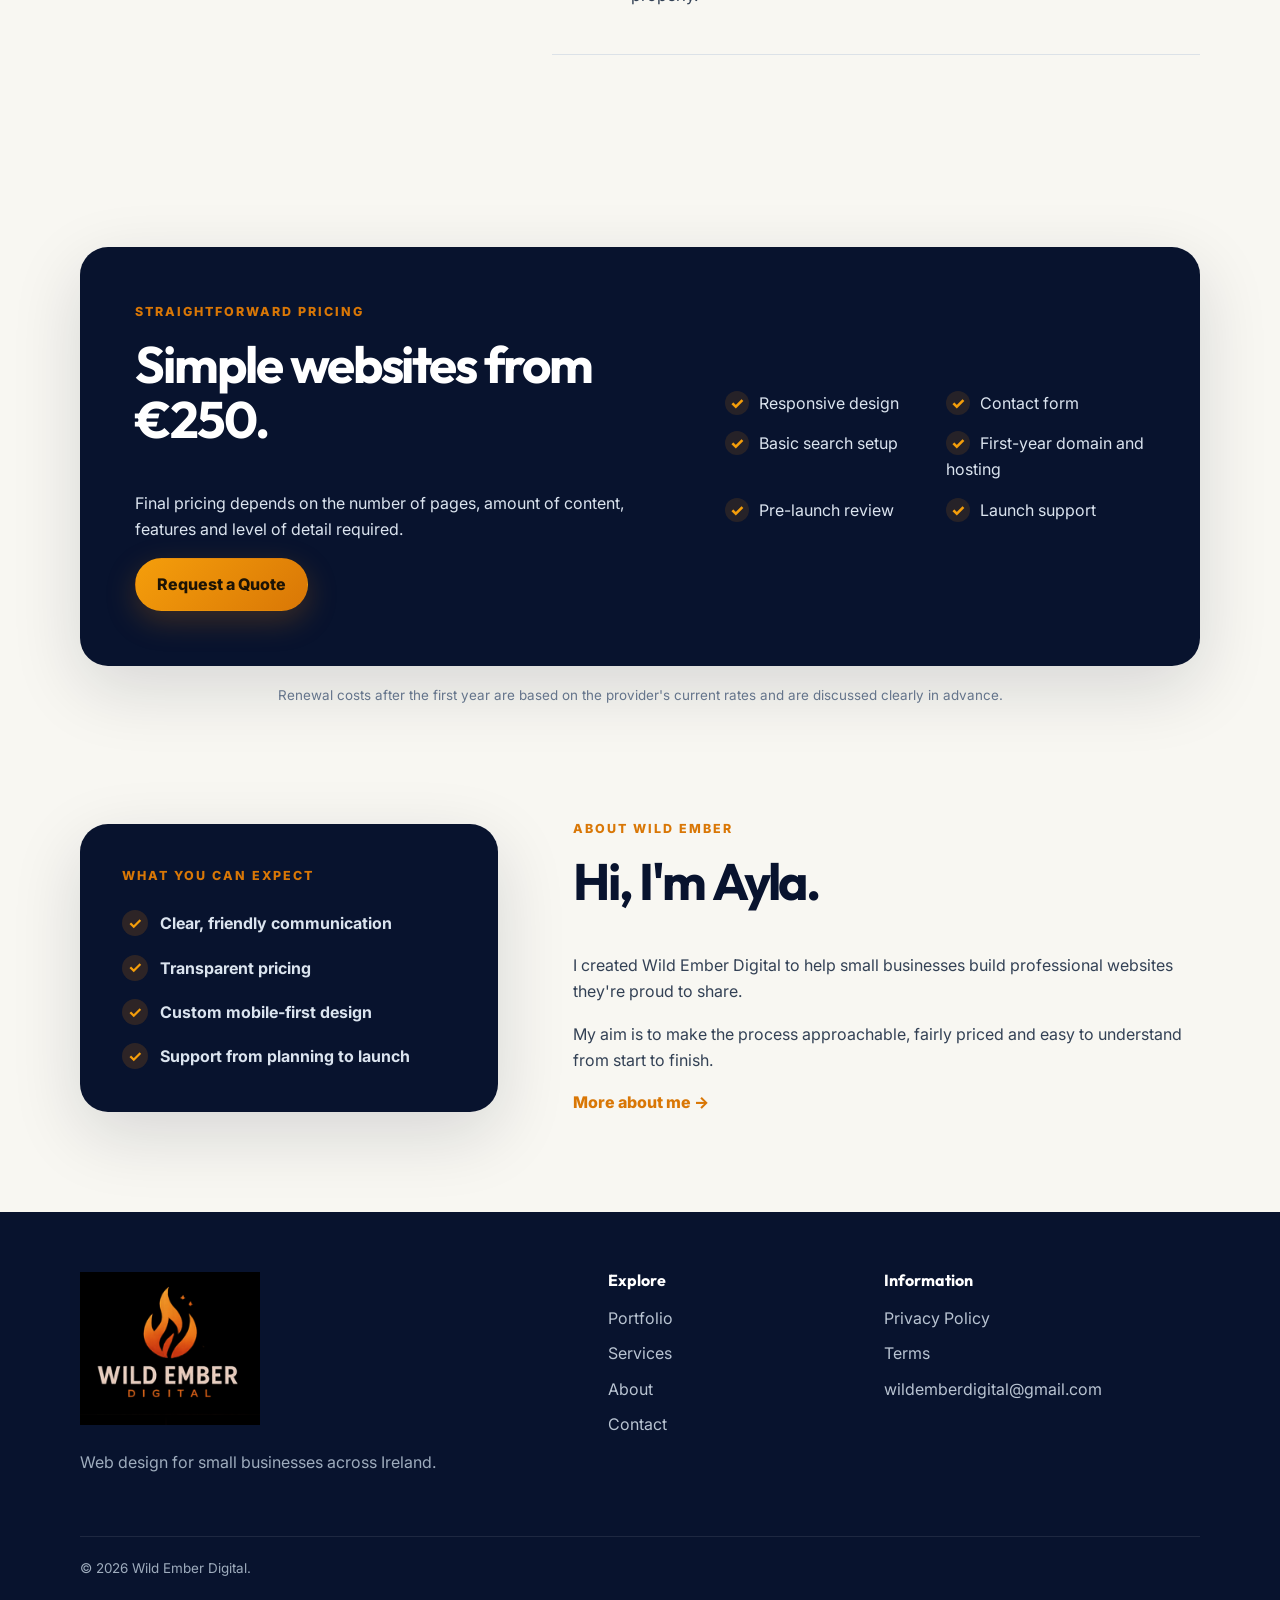
==== commit a82e185d: "Multiple changes made to the wrong folder - copying over" ====
--- a/index.html
+++ b/index.html
@@ -120,73 +120,70 @@
               <p class="eyebrow">Featured work</p>
               <h2>Websites built around the business behind them.</h2>
             </div>
+
             <a class="text-link" href="portfolio.html">See all projects →</a>
           </div>
 
           <div class="project-grid">
             <article class="project-card">
-              <div class="project-visual visual-tattoo">
-                <div class="mini-browser">
-                  <span>Oldstone Tattoo House</span>
-                  <strong>Bold work. Clear booking.</strong>
-                </div>
-              </div>
+              <div class="project-visual visual-tattoo"></div>
+
               <div class="project-copy">
-                <p class="project-type">Tattoo studio</p>
+                <p class="project-type">Tattoo Studio</p>
                 <h3>Oldstone Tattoo House</h3>
                 <p>
-                  A dark, image-led site for showcasing artists and encouraging
-                  bookings.
-                </p>
-                <a class="text-link" href="portfolio.html#tattoo"
-                  >View project →</a
-                >
+                  A bold, modern website showcasing artists, galleries and
+                  studio information while making booking enquiries simple.
+                </p>
+
+                <a class="text-link" href="portfolio.html#oldstone">
+                  View project →
+                </a>
               </div>
             </article>
 
             <article class="project-card">
-              <div class="project-visual visual-wellness">
-                <div class="mini-browser light">
-                  <span>TNF Wellness Clinic</span>
-                  <strong>Calm, clear and welcoming.</strong>
-                </div>
-              </div>
+              <div class="project-visual visual-wellness"></div>
+
               <div class="project-copy">
-                <p class="project-type">Wellness clinic</p>
+                <p class="project-type">Wellness Clinic</p>
                 <h3>TNF Wellness Clinic</h3>
                 <p>
-                  A soft, trustworthy website focused on services, classes and
+                  A soft, trustworthy website focused on treatments, classes and
                   enquiries.
                 </p>
-                <a class="text-link" href="portfolio.html#wellness"
-                  >View project →</a
-                >
-              </div>
-            </article>
-
-            <article class="project-card">
-              <div class="project-visual visual-wood">
-                <div class="mini-browser warm">
-                  <span>Woodcarving Studio</span>
-                  <strong>Handmade work, thoughtfully presented.</strong>
-                </div>
-              </div>
-              <div class="project-copy">
-                <p class="project-type">Maker portfolio</p>
-                <h3>Woodcarving Website</h3>
-                <p>
-                  A warm portfolio site for displaying craftsmanship and
-                  commissions.
-                </p>
-                <a class="text-link" href="portfolio.html#woodcarving"
-                  >View project →</a
-                >
-              </div>
-            </article>
-          </div>
-        </div>
-      </section>
-
+
+                <a class="text-link" href="portfolio.html#wellness">
+                  View project →
+                </a>
+              </div>
+            </article>
+
+            <!--
+      <article class="project-card">
+        <div class="project-visual visual-wood">
+          <div class="mini-browser warm">
+            <span>Woodcarving Studio</span>
+            <strong>Handmade work, thoughtfully presented.</strong>
+          </div>
+        </div>
+
+        <div class="project-copy">
+          <p class="project-type">Maker portfolio</p>
+          <h3>Woodcarving Website</h3>
+          <p>
+            A warm portfolio site for displaying craftsmanship and commissions.
+          </p>
+
+          <a class="text-link" href="portfolio.html#woodcarving">
+            View project →
+          </a>
+        </div>
+      </article>
+      -->
+          </div>
+        </div>
+      </section>
       <section class="section section-dark">
         <div class="container">
           <div class="section-heading centered-heading">
@@ -316,32 +313,33 @@
 
       <section class="section about-preview">
         <div class="container about-grid">
-          <div class="portrait-placeholder" aria-label="Future portrait space">
-            <span>Photo of Ayla</span>
-          </div>
+          <div class="about-highlight-card">
+            <p class="eyebrow">What you can expect</p>
+
+            <ul class="about-highlight-list">
+              <li>Clear, friendly communication</li>
+              <li>Transparent pricing</li>
+              <li>Custom mobile-first design</li>
+              <li>Support from planning to launch</li>
+            </ul>
+          </div>
+
           <div>
             <p class="eyebrow">About Wild Ember</p>
             <h2>Hi, I'm Ayla.</h2>
+
             <p>
               I created Wild Ember Digital to help small businesses build
               professional websites they're proud to share.
             </p>
+
             <p>
               My aim is to make the process approachable, fairly priced and easy
               to understand from start to finish.
             </p>
+
             <a class="text-link" href="about.html">More about me →</a>
           </div>
-        </div>
-      </section>
-
-      <section class="cta-section">
-        <div class="container cta-card">
-          <div>
-            <p class="eyebrow">Have a project in mind?</p>
-            <h2>Let's build something your business can grow with.</h2>
-          </div>
-          <a class="btn btn-primary" href="contact.html">Start a Project</a>
         </div>
       </section>
     </main>
@@ -349,10 +347,14 @@
     <footer class="site-footer">
       <div class="container footer-grid">
         <div>
-          <a class="brand footer-brand" href="index.html">
-            <span class="brand-mark" aria-hidden="true"></span>
-            <span><strong>Wild Ember</strong><small>Digital</small></span>
+          <a href="index.html" class="footer-logo-wrap">
+            <img
+              src="images/logo.png"
+              alt="Wild Ember Digital"
+              class="footer-logo"
+            />
           </a>
+
           <p>Web design for small businesses across Ireland.</p>
         </div>
         <div>
@@ -366,8 +368,8 @@
           <h3>Information</h3>
           <a href="privacy.html">Privacy Policy</a>
           <a href="terms.html">Terms</a>
-          <a href="mailto:hello@wildemberdigital.ie"
-            >hello@wildemberdigital.ie</a
+          <a href="mailto:wildemberdigital@gmail.com"
+            >wildemberdigital@gmail.com</a
           >
         </div>
       </div>
--- a/css/style.css
+++ b/css/style.css
@@ -1,5 +1,5 @@
 :root {
-  --navy: #0f172a;
+  --navy: #08132e;
   --navy-soft: #172033;
   --surface: #1e293b;
   --cream: #f8f7f2;
@@ -236,6 +236,13 @@
   color: #1c1305;
   box-shadow: 0 10px 30px rgba(217, 119, 6, 0.25);
 }
+@media (max-width: 768px) {
+  .btn-primary {
+    display: block;
+    width: fit-content;
+    margin: 0 auto;
+  }
+}
 .btn-secondary {
   border-color: rgba(255, 255, 255, 0.3);
   color: var(--white);
@@ -244,6 +251,17 @@
 .dark-outline {
   border-color: var(--navy);
   color: var(--navy);
+}
+.portfolio-btn {
+  background: var(--orange);
+  color: white;
+  border-color: var(--orange);
+}
+
+.portfolio-btn:hover {
+  background: var(--orange-dark);
+  border-color: var(--orange-dark);
+  color: var(--orange-light);
 }
 .hero-points {
   margin-top: 34px;
@@ -415,7 +433,7 @@
   color: var(--orange);
 }
 .section-heading {
-  margin-bottom: 40px;
+  margin-bottom: 10px;
 }
 .split-heading {
   display: flex;
@@ -438,11 +456,16 @@
   font-weight: 800;
 }
 
+/* ==========================
+   Projects
+========================== */
+
 .project-grid {
   display: grid;
-  grid-template-columns: repeat(3, 1fr);
+  grid-template-columns: repeat(auto-fit, minmax(340px, 1fr));
   gap: 25px;
 }
+
 .project-card {
   overflow: hidden;
   border: 1px solid var(--line);
@@ -453,67 +476,54 @@
     transform 0.25s ease,
     box-shadow 0.25s ease;
 }
+
 .project-card:hover {
   transform: translateY(-7px);
   box-shadow: var(--shadow);
 }
-.project-visual,
-.case-visual {
-  min-height: 270px;
-  padding: 35px;
-  display: grid;
-  place-items: center;
-}
-.visual-tattoo {
-  background: radial-gradient(circle at top, #322e36, #111015);
-}
-.visual-wellness {
-  background: linear-gradient(145deg, #dbe9e2, #f7f2e9);
-}
-.visual-wood {
-  background: linear-gradient(145deg, #c9915a, #573722);
-}
-.mini-browser {
-  width: 100%;
-  min-height: 170px;
-  padding: 40px 28px;
-  border-radius: 16px;
-  background: #18161c;
-  color: white;
-  box-shadow: 0 20px 55px rgba(0, 0, 0, 0.25);
-}
-.mini-browser span {
-  display: block;
-  margin-bottom: 20px;
-  color: #c7b8d2;
-  font-size: 0.72rem;
-  text-transform: uppercase;
-  letter-spacing: 0.12em;
-}
-.mini-browser strong {
-  display: block;
-  max-width: 260px;
-  font-family: "Outfit";
-  font-size: 1.65rem;
-  line-height: 1.05;
-}
-.mini-browser.light {
-  background: #fffdf8;
-  color: #34463d;
-}
-.mini-browser.light span {
-  color: #7f9c8c;
-}
-.mini-browser.warm {
-  background: #f8efe3;
-  color: #49301f;
-}
-.mini-browser.warm span {
-  color: #a66a37;
-}
+
+/* Screenshot */
+
+.project-visual {
+  position: relative;
+  height: 270px;
+  overflow: hidden;
+}
+
+.project-visual::before {
+  content: "";
+  position: absolute;
+  inset: 0;
+
+  background-size: cover;
+  background-position: top center;
+  background-repeat: no-repeat;
+  transition:
+    transform 0.4s ease,
+    opacity 0.4s ease;
+}
+
+.project-card:hover .project-visual::before {
+  transform: scale(1.03);
+  opacity: 0.7;
+}
+
+/* Individual projects */
+
+.visual-tattoo::before {
+  background-image: url("../images/oldstone-home.png");
+}
+
+.visual-wellness::before {
+  background-image: url("../images/tnf-home.png");
+}
+
+/* Text */
+
 .project-copy {
   padding: 27px;
 }
+
 .project-type {
   margin-bottom: 8px;
   color: var(--orange);
@@ -551,7 +561,7 @@
 .process-layout {
   display: grid;
   grid-template-columns: 0.8fr 1.2fr;
-  gap: 50px;
+  gap: 40px;
 }
 .sticky-heading {
   position: sticky;
@@ -638,18 +648,194 @@
 .large-gap {
   gap: 100px;
 }
-.portrait-placeholder {
-  min-height: 430px;
-  display: grid;
-  place-items: center;
+.about-highlight-card,
+.about-quote-card {
   border-radius: var(--radius-lg);
-  background: linear-gradient(145deg, #e8ded1, #cfa67b);
-  color: #705035;
-  font-weight: 800;
+  background: var(--navy);
+  color: #dbe4ef;
   box-shadow: var(--shadow);
 }
-.portrait-placeholder.tall {
-  min-height: 580px;
+
+.about-highlight-card {
+  padding: 42px;
+}
+
+.about-highlight-card .eyebrow {
+  margin-bottom: 24px;
+}
+
+.about-highlight-list {
+  margin: 0;
+  padding: 0;
+  display: grid;
+  gap: 18px;
+  list-style: none;
+}
+
+.about-highlight-list li {
+  display: flex;
+  align-items: flex-start;
+  gap: 12px;
+  font-weight: 700;
+}
+
+.about-highlight-list li::before {
+  content: "✓";
+  flex: 0 0 26px;
+  width: 26px;
+  height: 26px;
+  display: inline-flex;
+  align-items: center;
+  justify-content: center;
+  border-radius: 50%;
+  background: rgba(217, 119, 6, 0.18);
+  color: var(--orange-light);
+}
+
+.about-quote-card::after {
+  content: "";
+  position: absolute;
+  width: 180px;
+  height: 180px;
+  right: -55px;
+  bottom: -55px;
+  border-radius: 50%;
+  background: rgba(217, 119, 6, 0.15);
+}
+.about-story-content .btn {
+  margin-top: 12px;
+}
+
+.about-quote-card {
+  position: relative;
+  min-height: 340px;
+  padding: 38px;
+  display: flex;
+  flex-direction: column;
+  justify-content: center;
+  overflow: hidden;
+  border: 1px solid rgba(217, 119, 6, 0.35);
+  border-radius: var(--radius-lg);
+  background:
+    radial-gradient(
+      circle at bottom right,
+      rgba(217, 119, 6, 0.2),
+      transparent 42%
+    ),
+    var(--navy);
+  color: var(--white);
+  box-shadow: var(--shadow);
+}
+
+.about-quote-card::after {
+  content: "";
+  position: absolute;
+  right: -75px;
+  bottom: -75px;
+  width: 210px;
+  height: 210px;
+  border: 1px solid rgba(255, 255, 255, 0.08);
+  border-radius: 50%;
+}
+
+.quote-mark {
+  margin-bottom: 20px;
+  color: var(--orange);
+  font-family: "Outfit", sans-serif;
+  font-size: 6rem;
+  font-weight: 700;
+  line-height: 0.6;
+}
+
+.about-quote-card blockquote {
+  position: relative;
+  z-index: 1;
+  margin: 0;
+  max-width: 470px;
+  font-family: "Outfit", sans-serif;
+  font-size: clamp(2rem, 3.2vw, 3rem);
+  font-weight: 600;
+  line-height: 1.15;
+}
+
+.quote-signature {
+  position: relative;
+  z-index: 1;
+  margin: 30px 0 0;
+  color: rgba(255, 255, 255, 0.7);
+  font-weight: 600;
+}
+
+.about-values .section-heading {
+  margin-bottom: 48px;
+}
+
+.about-values .section-heading h2 {
+  color: var(--white);
+}
+
+.about-values .section-heading > p:last-child {
+  color: rgba(255, 255, 255, 0.72);
+}
+
+.value-card {
+  position: relative;
+}
+
+.value-number {
+  display: block;
+  margin-bottom: 20px;
+  color: var(--orange);
+  font-family: "Outfit", sans-serif;
+  font-size: 0.9rem;
+  font-weight: 700;
+  letter-spacing: 0.16em;
+}
+
+.cta-card > div {
+  max-width: 720px;
+}
+
+.cta-card p:last-child {
+  margin-bottom: 0;
+}
+.quote-mark {
+  display: block;
+  margin-bottom: 18px;
+  color: var(--orange-light);
+  font-family: "Outfit", sans-serif;
+  font-size: 6rem;
+  line-height: 0.7;
+}
+
+.about-quote-card blockquote {
+  margin: 0;
+  max-width: 420px;
+  color: var(--white);
+  font-family: "Outfit", sans-serif;
+  font-size: clamp(2rem, 4vw, 3.2rem);
+  font-weight: 600;
+  line-height: 1.12;
+}
+
+.quote-signature {
+  margin: 28px 0 0;
+  color: #b8c5d5;
+  font-weight: 700;
+}
+@media (max-width: 650px) {
+  .about-highlight-card {
+    padding: 30px 24px;
+  }
+
+  .about-quote-card {
+    min-height: auto;
+    padding: 42px 28px;
+  }
+
+  .about-quote-card blockquote {
+    font-size: 2rem;
+  }
 }
 
 .cta-section {
@@ -684,7 +870,7 @@
 }
 .case-list {
   display: grid;
-  gap: 95px;
+  gap: 55px;
 }
 .case-study {
   display: grid;
@@ -692,13 +878,25 @@
   gap: 65px;
   align-items: center;
 }
+
+.case-study.reverse {
+  grid-template-columns: 0.9fr 1.1fr;
+}
+
 .case-study.reverse .case-visual {
   order: 2;
 }
+
 .case-visual {
-  min-height: 430px;
   border-radius: var(--radius-lg);
+  overflow: hidden;
   box-shadow: var(--shadow);
+}
+
+.case-visual img {
+  display: block;
+  width: 100%;
+  height: auto;
 }
 .plain-list {
   padding-left: 20px;
@@ -718,10 +916,92 @@
   color: var(--orange);
   font-weight: 800;
 }
+.website-value-grid {
+  display: grid;
+  grid-template-columns: 0.85fr 1.15fr;
+  gap: 64px;
+  align-items: center;
+}
+
+.website-value-content h2 {
+  max-width: 600px;
+}
+
+.website-value-content p {
+  max-width: 620px;
+}
+
+.website-value-card {
+  padding: 42px;
+  border: 1px solid rgba(217, 119, 6, 0.28);
+  border-radius: var(--radius-lg);
+  background:
+    radial-gradient(
+      circle at top right,
+      rgba(217, 119, 6, 0.12),
+      transparent 42%
+    ),
+    var(--white);
+  box-shadow: var(--shadow);
+}
+
+.website-value-question {
+  margin: 0 0 12px;
+  color: var(--navy);
+  font-family: "Outfit", sans-serif;
+  font-size: clamp(1.4rem, 2vw, 1.8rem);
+  font-weight: 700;
+}
+
+.website-value-card > p:nth-child(2) {
+  margin-bottom: 30px;
+}
+
+.platform-comparison {
+  display: grid;
+  grid-template-columns: 1fr 1fr;
+  gap: 24px;
+}
+
+.comparison-column {
+  padding: 24px;
+  border-radius: var(--radius-md);
+  background: rgba(15, 23, 42, 0.04);
+}
+
+.comparison-column.website-column {
+  background: rgba(217, 119, 6, 0.09);
+}
+
+.comparison-column h3 {
+  margin-bottom: 18px;
+  font-size: 1.15rem;
+}
+
+.comparison-column ul {
+  margin: 0;
+  padding: 0;
+  display: grid;
+  gap: 14px;
+  list-style: none;
+}
+
+.comparison-column li {
+  position: relative;
+  padding-left: 24px;
+}
+
+.comparison-column li::before {
+  content: "✓";
+  position: absolute;
+  left: 0;
+  color: var(--orange);
+  font-weight: 700;
+}
 .faq-grid {
   display: grid;
   grid-template-columns: 0.8fr 1.2fr;
-  gap: 80px;
+  gap: 40px;
 }
 .faq-list details {
   border-bottom: 1px solid var(--line);
@@ -786,6 +1066,18 @@
   padding: 13px 14px;
   color: var(--navy);
 }
+select {
+  appearance: none;
+  -webkit-appearance: none;
+  -moz-appearance: none;
+
+  padding-right: 3rem;
+
+  background-image: url("data:image/svg+xml,%3Csvg xmlns='http://www.w3.org/2000/svg' width='14' height='14' viewBox='0 0 24 24' fill='none' stroke='%231f2937' stroke-width='2' stroke-linecap='round' stroke-linejoin='round'%3E%3Cpolyline points='6 9 12 15 18 9'/%3E%3C/svg%3E");
+  background-repeat: no-repeat;
+  background-position: right 1rem center;
+  background-size: 14px;
+}
 input:focus,
 select:focus,
 textarea:focus {
@@ -801,7 +1093,12 @@
   width: auto;
   margin-top: 5px;
 }
-
+.hidden-field {
+  position: absolute;
+  left: -9999px;
+  opacity: 0;
+  pointer-events: none;
+}
 .legal-copy {
   max-width: 800px;
 }
@@ -811,39 +1108,76 @@
 }
 
 .site-footer {
-  padding: 70px 0 25px;
-  background: #080d18;
+  padding: 60px 0 20px;
+  background: var(--navy);
   color: #9eacbd;
 }
+
 .footer-grid {
   display: grid;
   grid-template-columns: 1.5fr 0.7fr 1fr;
   gap: 55px;
 }
+
+.footer-logo {
+  width: 180px;
+  height: auto;
+  display: block;
+}
+
+.footer-logo-wrap {
+  display: inline-block;
+  margin-bottom: 16px;
+}
+
 .footer-grid h3 {
   color: white;
   font-size: 1rem;
 }
-.footer-grid a:not(.brand) {
+
+.footer-grid a:not(.footer-logo-wrap) {
   display: block;
   width: fit-content;
   margin: 9px 0;
   color: #b9c4d2;
   text-decoration: none;
 }
-.footer-grid a:hover {
+
+.footer-grid a:not(.footer-logo-wrap):hover {
   color: var(--orange-light);
 }
-.footer-brand {
-  margin-bottom: 18px;
-}
+
 .footer-bottom {
-  margin-top: 50px;
+  margin-top: 45px;
   padding-top: 20px;
   border-top: 1px solid rgba(255, 255, 255, 0.09);
   font-size: 0.84rem;
 }
-
+@media (max-width: 768px) {
+  .footer-grid {
+    grid-template-columns: 1fr;
+    gap: 35px;
+    text-align: center;
+  }
+
+  .footer-logo-wrap {
+    display: block;
+    margin: 0 auto 16px;
+  }
+
+  .footer-logo {
+    margin: 0 auto;
+  }
+
+  .footer-grid a:not(.footer-logo-wrap) {
+    width: fit-content;
+    margin: 9px auto;
+  }
+
+  .footer-bottom {
+    text-align: center;
+  }
+}
 @media (max-width: 950px) {
   .main-nav {
     position: absolute;
@@ -950,11 +1284,63 @@
   .footer-grid {
     grid-template-columns: 1fr;
   }
+  .case-study,
+  .case-study.reverse {
+    grid-template-columns: 1fr;
+  }
+
+  .case-study.reverse .case-visual {
+    order: initial;
+  }
+
   .case-visual {
-    min-height: 330px;
-    padding: 22px;
+    height: 220px;
+    min-height: 0;
+    padding: 0;
+    overflow: hidden;
+    border: none;
+    border-radius: 18px;
+    box-shadow: inset 0 0 0 2px var(--orange);
+  }
+
+  .case-visual img {
+    width: 100%;
+    height: 100%;
+    object-fit: cover;
+    object-position: top center;
+    border-radius: inherit;
   }
   .portrait-placeholder.tall {
     min-height: 430px;
   }
-}
+  .portfolio-btn {
+    display: flex;
+    width: fit-content;
+    margin: 30px auto 0;
+    background: var(--orange);
+    border: 1px solid var(--orange);
+    color: var(--white);
+  }
+
+  .portfolio-btn:hover {
+    background: var(--orange-light);
+    border-color: var(--orange-light);
+    color: var(--navy);
+  }
+  .website-value-grid {
+    grid-template-columns: 1fr;
+    gap: 36px;
+  }
+
+  .website-value-card {
+    padding: 30px 22px;
+  }
+
+  .platform-comparison {
+    grid-template-columns: 1fr;
+  }
+
+  .comparison-column {
+    padding: 22px;
+  }
+}
